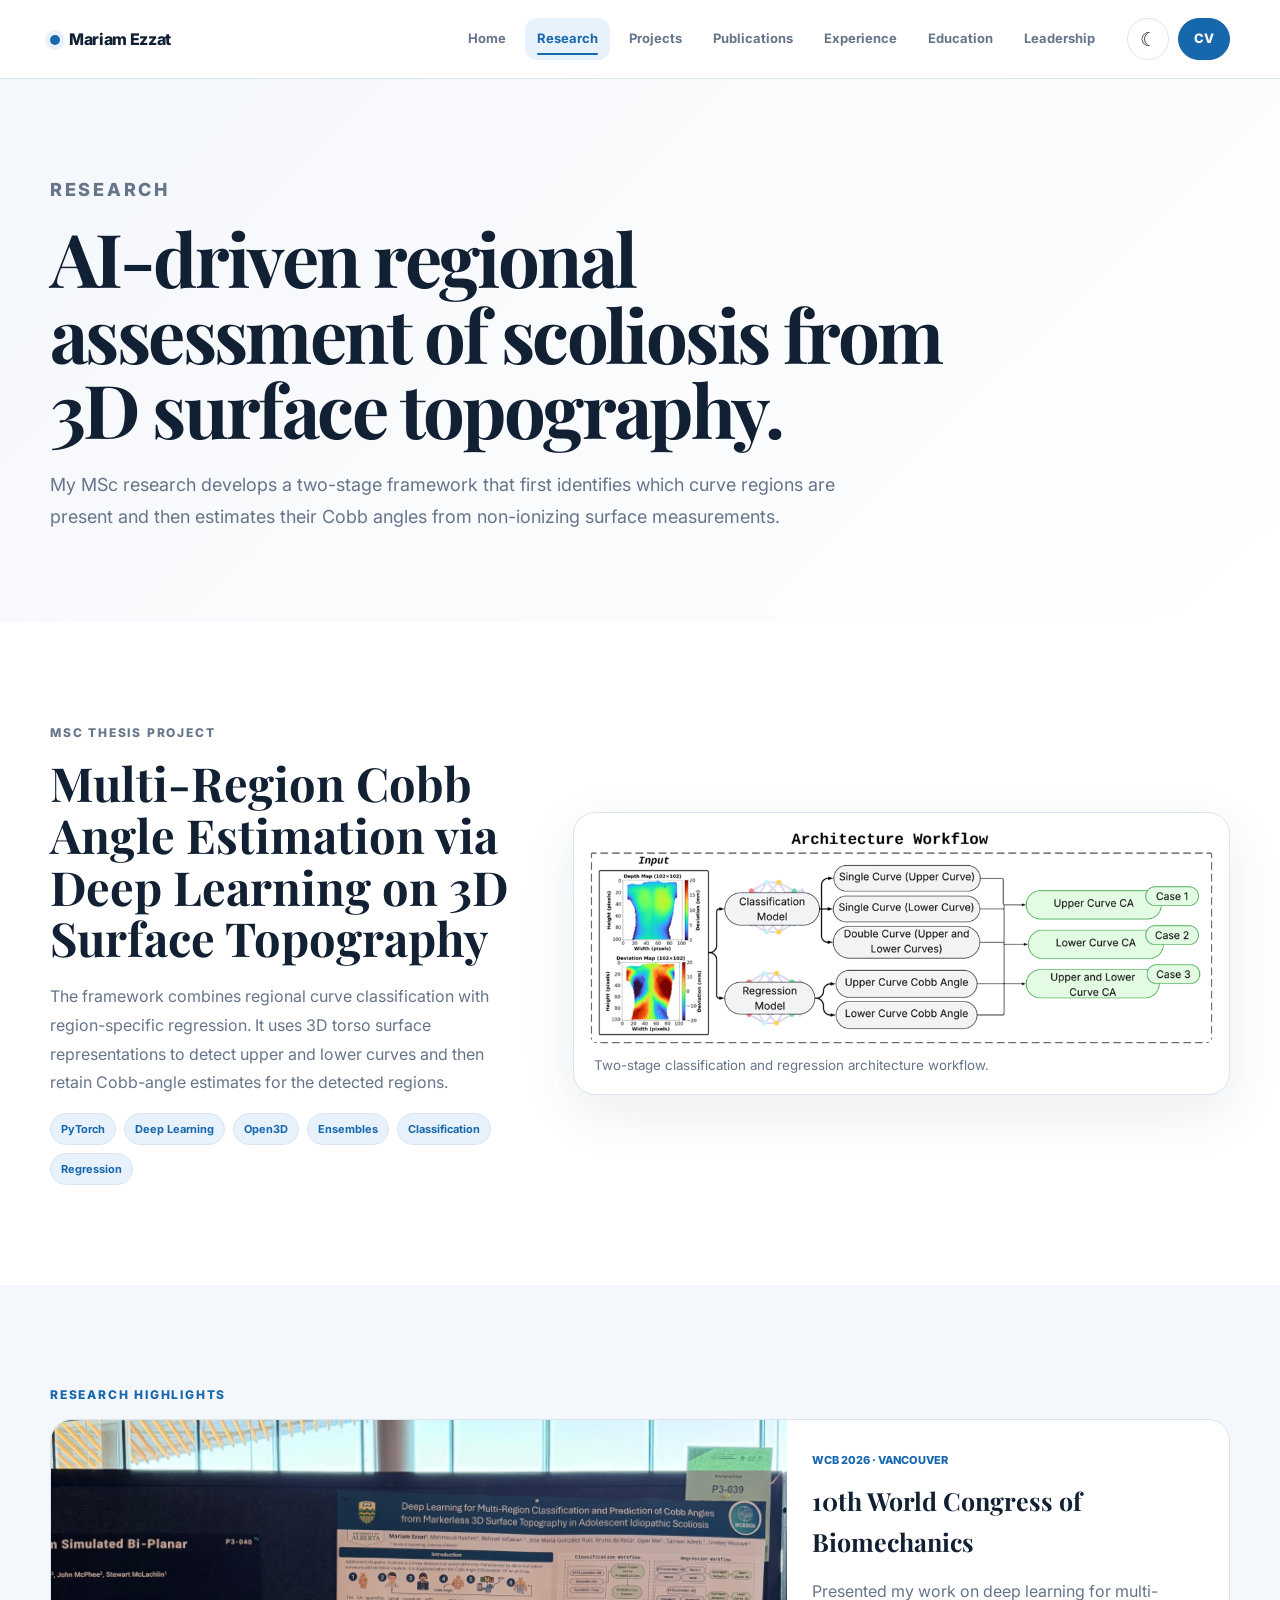
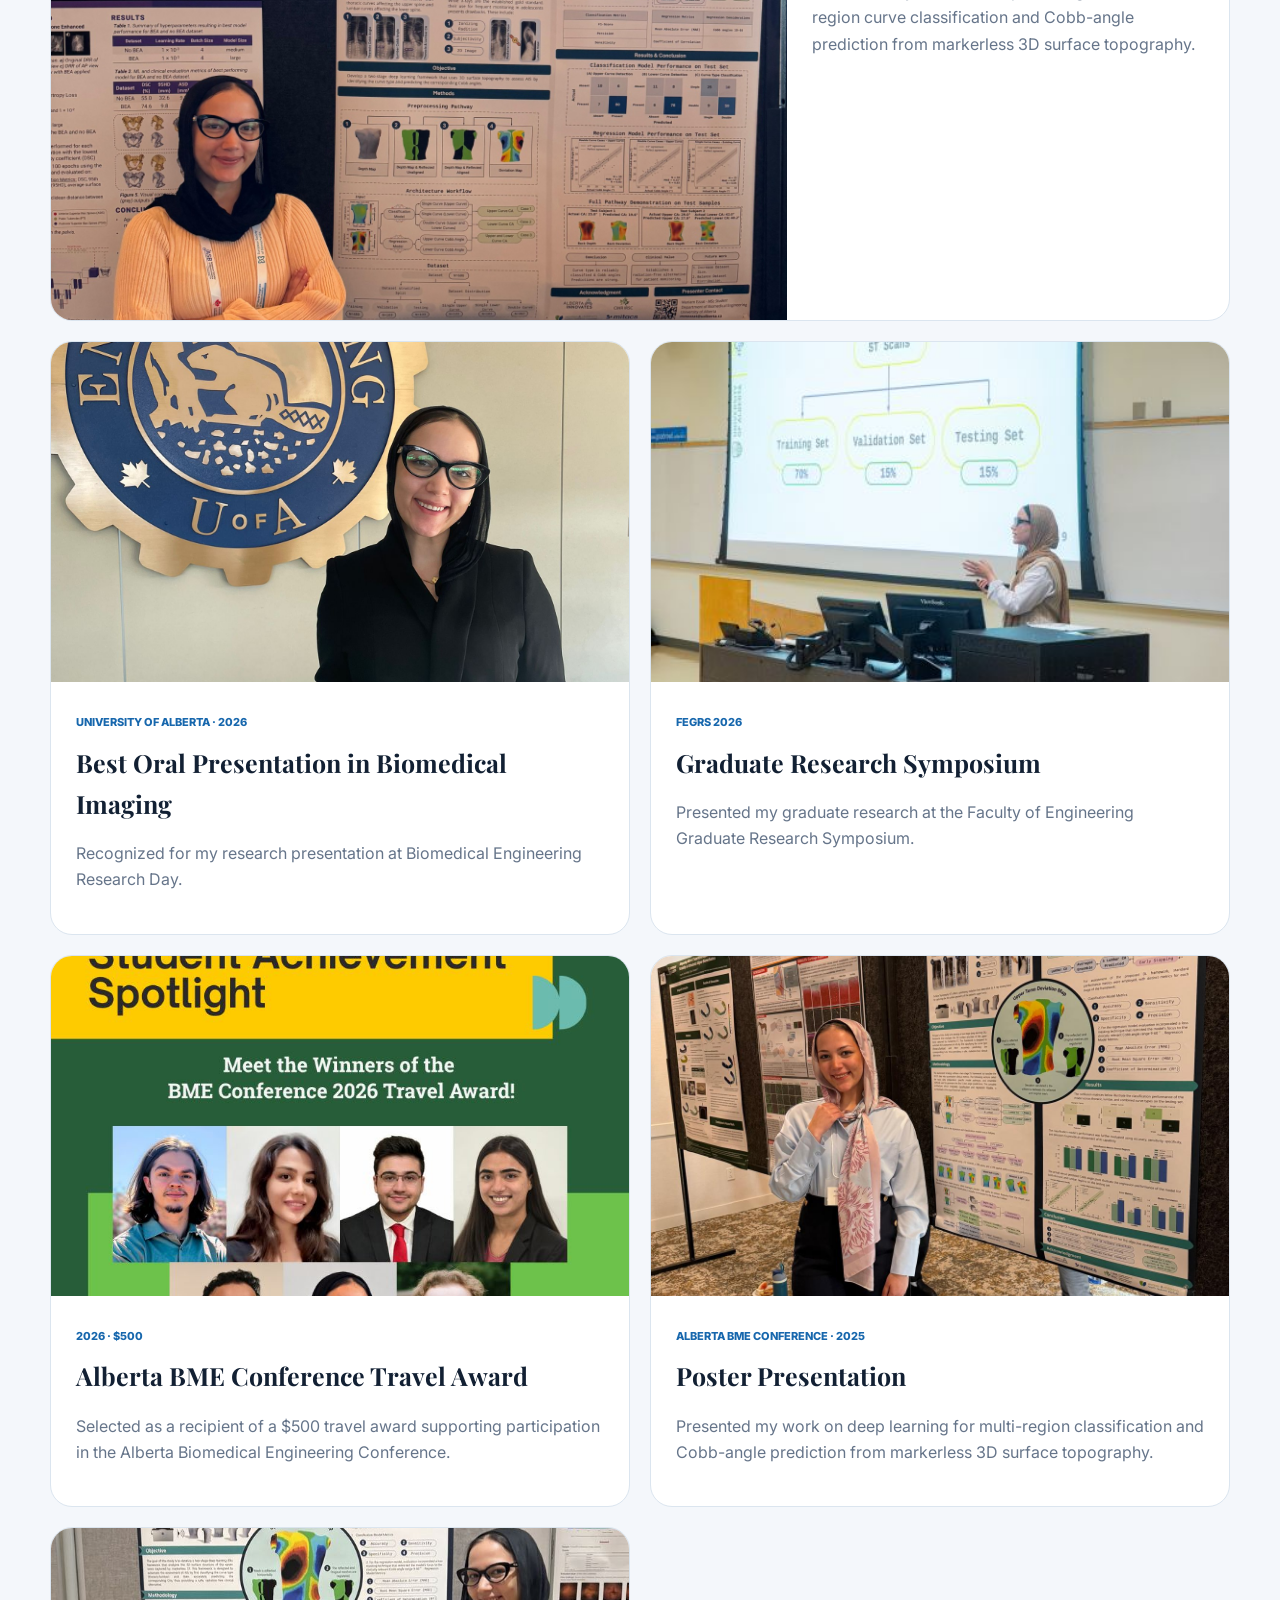
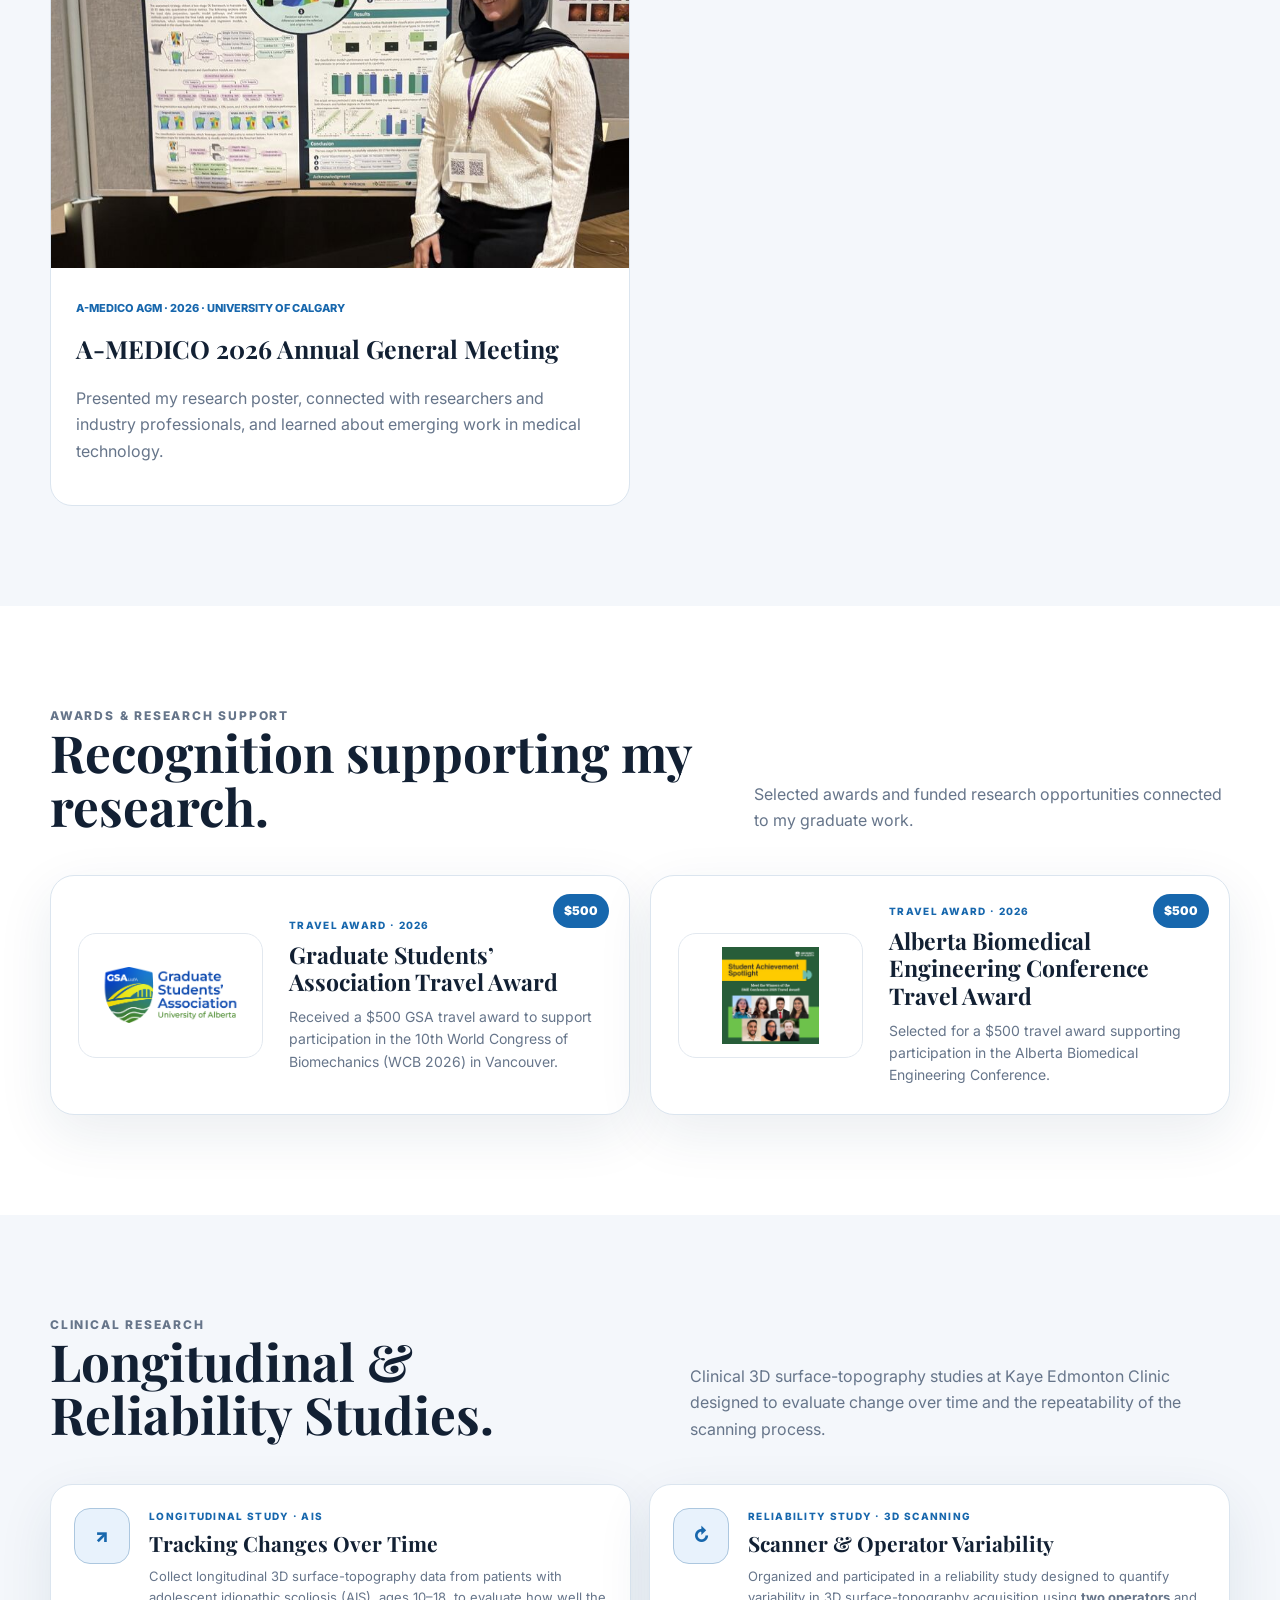
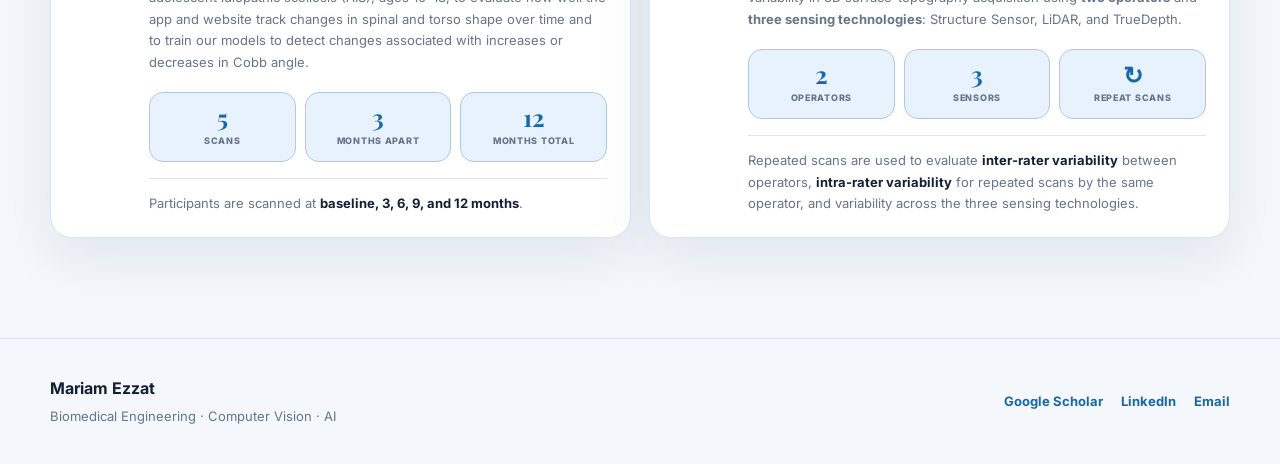
==== research.html @ 6a818fa8 "myportofolio(30thofsept2026)" ====
<!doctype html>
<html lang="en">
<head>
  <meta charset="utf-8">
  <meta name="viewport" content="width=device-width,initial-scale=1">
  <meta name="description" content="Mariam Ezzat portfolio">
  <title>Research | Mariam Ezzat</title>
  <link rel="preconnect" href="https://fonts.googleapis.com">
  <link rel="preconnect" href="https://fonts.gstatic.com" crossorigin>
  <link href="https://fonts.googleapis.com/css2?family=Inter:wght@400;500;600;700;800&family=Playfair+Display:wght@600;700&display=swap" rel="stylesheet">
  <link rel="stylesheet" href="style.css">
</head>
<body>

<header class="site-header">
  <div class="container nav-wrap">
    <a class="brand" href="index.html"><span class="brand-dot"></span>Mariam Ezzat</a>
    <button class="menu-toggle" id="menuToggle" type="button" aria-label="Open navigation" aria-expanded="false"><span></span><span></span><span></span></button>
    <nav class="nav-links" id="mainNav" aria-label="Main navigation">
      <a href="index.html">Home</a>
      <a href="research.html">Research</a>
      <a href="projects.html">Projects</a>
      <a href="publications.html">Publications</a>
      <a href="experience.html">Experience</a>
      <a href="education.html">Education</a>
      <a href="leadership.html">Leadership</a>
    </nav>
    <div class="nav-actions">
      <button class="theme-toggle" id="themeToggle" type="button" aria-label="Switch color theme"><span class="theme-icon" aria-hidden="true">☾</span></button>
      <a class="btn small" href="files/Mariam_Ezzat_CV.pdf" target="_blank">CV</a>
    </div>
  </div>
</header>

<main>

<section class="page-hero"><div class="container"><p class="eyebrow">RESEARCH</p><h1>AI-driven regional assessment of scoliosis from 3D surface topography.</h1><p>My MSc research develops a two-stage framework that first identifies which curve regions are present and then estimates their Cobb angles from non-ionizing surface measurements.</p></div></section>

<section class="section">
 <div class="container research-feature">
  <div>
   <p class="eyebrow">MSC THESIS PROJECT</p>
   <h2>Multi-Region Cobb Angle Estimation via Deep Learning on 3D Surface Topography</h2>
   <p>The framework combines regional curve classification with region-specific regression. It uses 3D torso surface representations to detect upper and lower curves and then retain Cobb-angle estimates for the detected regions.</p>
   <div class="tag-row"><span>PyTorch</span><span>Deep Learning</span><span>Open3D</span><span>Ensembles</span><span>Classification</span><span>Regression</span></div>
  </div>
  <div class="workflow-card"><img src="assets/thesis-architecture-workflow.png" alt="Classification and regression architecture workflow for regional Cobb angle estimation"><small>Two-stage classification and regression architecture workflow.</small></div>
 </div>
</section>

<section class="section soft">
 <div class="container">
  <p class="eyebrow">RESEARCH HIGHLIGHTS</p>
  <div class="research-gallery">
   <article class="gallery-card wide"><img src="assets/wcb-2026.jpeg" alt="WCB 2026 poster presentation"><div><span>WCB 2026 · Vancouver</span><h3>10th World Congress of Biomechanics</h3><p>Presented my work on deep learning for multi-region curve classification and Cobb-angle prediction from markerless 3D surface topography.</p></div></article>
   <article class="gallery-card"><img src="assets/bme-research-day-2026.jpeg" alt="BME Research Day award"><div><span>University of Alberta · 2026</span><h3>Best Oral Presentation in Biomedical Imaging</h3><p>Recognized for my research presentation at Biomedical Engineering Research Day.</p></div></article>
   <article class="gallery-card"><img src="assets/fegrs-presenting-2026.png" alt="Presenting at FEGRS 2026"><div><span>FEGRS 2026</span><h3>Graduate Research Symposium</h3><p>Presented my graduate research at the Faculty of Engineering Graduate Research Symposium.</p></div></article>
   <article class="gallery-card"><img src="assets/abbme-travel-award-2026.png" alt="Alberta BME travel award"><div><span>2026 · $500</span><h3>Alberta BME Conference Travel Award</h3><p>Selected as a recipient of a $500 travel award supporting participation in the Alberta Biomedical Engineering Conference.</p></div></article>
  <article class="gallery-card">
          <img src="assets/abbme-conference-2025.jpeg" alt="Mariam Ezzat presenting her research poster at the 2025 Alberta Biomedical Engineering Conference">
          <div><span>ALBERTA BME CONFERENCE · 2025</span><h3>Poster Presentation</h3><p>Presented my work on deep learning for multi-region classification and Cobb-angle prediction from markerless 3D surface topography.</p></div>
        </article>

   <article class="gallery-card">
     <img src="assets/amedico-2026-poster.png" alt="Mariam Ezzat presenting her scoliosis research poster at the A-MEDICO 2026 Annual General Meeting at the University of Calgary">
     <div>
       <span>A-MEDICO AGM · 2026 · UNIVERSITY OF CALGARY</span>
       <h3>A-MEDICO 2026 Annual General Meeting</h3>
       <p>Presented my research poster, connected with researchers and industry professionals, and learned about emerging work in medical technology.</p>
     </div>
   </article>
   </div>
 </div>
</section>

<section class="section">
  <div class="container">
    <div class="section-head">
      <div>
        <p class="eyebrow">AWARDS & RESEARCH SUPPORT</p>
        <h2>Recognition supporting my research.</h2>
      </div>
      <p>Selected awards and funded research opportunities connected to my graduate work.</p>
    </div>

    <div class="award-grid">
      <article class="award-card">
        <div class="award-logo"><img src="assets/gsa-ualberta.png" alt="Graduate Students' Association University of Alberta logo"></div>
        <div>
          <span class="award-value">$500</span>
          <p class="mini-label">TRAVEL AWARD · 2026</p>
          <h3>Graduate Students’ Association Travel Award</h3>
          <p>Received a $500 GSA travel award to support participation in the 10th World Congress of Biomechanics (WCB 2026) in Vancouver.</p>
        </div>
      </article>

      <article class="award-card">
        <div class="award-logo"><img src="assets/abbme-travel-award-2026.png" alt="Alberta BME Conference Travel Award announcement"></div>
        <div>
          <span class="award-value">$500</span>
          <p class="mini-label">TRAVEL AWARD · 2026</p>
          <h3>Alberta Biomedical Engineering Conference Travel Award</h3>
          <p>Selected for a $500 travel award supporting participation in the Alberta Biomedical Engineering Conference.</p>
        </div>
      </article>
    </div>
  </div>
</section>

<section class="section soft">
  <div class="container">
    <div class="section-head">
      <div>
        <p class="eyebrow">CLINICAL RESEARCH</p>
        <h2>Longitudinal &amp; Reliability Studies.</h2>
      </div>
      <p>Clinical 3D surface-topography studies at Kaye Edmonton Clinic designed to evaluate change over time and the repeatability of the scanning process.</p>
    </div>

    <div class="clinical-research-grid two-study-grid">

      <article class="clinical-research-card study-card">
        <div class="clinical-icon">↗</div>
        <div>
          <p class="mini-label">LONGITUDINAL STUDY · AIS</p>
          <h3>Tracking Changes Over Time</h3>
          <p>Collect longitudinal 3D surface-topography data from patients with adolescent idiopathic scoliosis (AIS), ages 10–18, to evaluate how well the app and website track changes in spinal and torso shape over time and to train our models to detect changes associated with increases or decreases in Cobb angle.</p>

          <div class="study-protocol">
            <span><b>5</b><small>scans</small></span>
            <span><b>3</b><small>months apart</small></span>
            <span><b>12</b><small>months total</small></span>
          </div>

          <p class="study-detail">Participants are scanned at <strong>baseline, 3, 6, 9, and 12 months</strong>.
      </article>

      <article class="clinical-research-card study-card">
        <div class="clinical-icon">↻</div>
        <div>
          <p class="mini-label">RELIABILITY STUDY · 3D SCANNING</p>
          <h3>Scanner &amp; Operator Variability</h3>
          <p>Organized and participated in a reliability study designed to quantify variability in 3D surface-topography acquisition using <strong>two operators</strong> and <strong>three sensing technologies</strong>: Structure Sensor, LiDAR, and TrueDepth.</p>

          <div class="study-protocol">
            <span><b>2</b><small>operators</small></span>
            <span><b>3</b><small>sensors</small></span>
            <span><b>↻</b><small>repeat scans</small></span>
          </div>

          <p class="study-detail">Repeated scans are used to evaluate <strong>inter-rater variability</strong> between operators, <strong>intra-rater variability</strong> for repeated scans by the same operator, and variability across the three sensing technologies.</p>
        </div>
      </article>

    </div>
  </div>
</section>

</main>

<footer>
  <div class="container footer-inner">
    <div><strong>Mariam Ezzat</strong><br><span>Biomedical Engineering · Computer Vision · AI</span></div>
    <div class="footer-links">
      <a href="https://scholar.google.ca/citations?user=oBHqGisAAAAJ&hl=en" target="_blank" rel="noopener">Google Scholar</a>
      <a href="https://www.linkedin.com/in/mariam-ezzat-a804b9215/" target="_blank" rel="noopener">LinkedIn</a>
      <a href="mailto:mariamezzat@ualberta.ca">Email</a>
    </div>
  </div>
</footer>
<script src="script.js"></script>

</body>
</html>
---- style.css ----
:root{
  --bg:#ffffff;
  --surface:#ffffff;
  --surface-2:#f4f7fb;
  --surface-3:#eaf1f8;
  --text:#122033;
  --muted:#66758a;
  --accent:#1767ad;
  --accent-2:#0f4f8a;
  --accent-soft:#e8f2fc;
  --border:#dbe5ef;
  --header:rgba(255,255,255,.88);
  --shadow:0 18px 55px rgba(25,55,90,.09);
  --shadow-hover:0 25px 70px rgba(25,55,90,.16);
  --radius:24px;
}
html[data-theme="dark"]{
  --bg:#08111d;
  --surface:#101c2a;
  --surface-2:#0d1724;
  --surface-3:#17273a;
  --text:#edf5ff;
  --muted:#a9b8ca;
  --accent:#6db8ff;
  --accent-2:#94cbff;
  --accent-soft:#142d46;
  --border:#26394d;
  --header:rgba(8,17,29,.88);
  --shadow:0 18px 55px rgba(0,0,0,.25);
  --shadow-hover:0 25px 70px rgba(0,0,0,.38);
}
*{box-sizing:border-box}
html{scroll-behavior:smooth;background:var(--bg)}
body{
  margin:0;background:var(--bg);color:var(--text);
  font-family:"Inter",system-ui,-apple-system,BlinkMacSystemFont,"Segoe UI",sans-serif;
  line-height:1.65;transition:background .35s ease,color .35s ease;
}
img{max-width:100%}
a{color:inherit}
.container{width:min(1180px,calc(100% - 44px));margin-inline:auto}
main{overflow:hidden}
h1,h2,h3,p{transition:color .3s ease}
.eyebrow{margin:0 0 14px;color:var(--accent);font-size:12px;font-weight:800;letter-spacing:.15em;text-transform:uppercase}
.section{padding:100px 0}
.soft{background:var(--surface-2)}
.section-head{display:flex;justify-content:space-between;align-items:end;gap:45px;margin-bottom:42px}
.section-head h2{font-family:"Playfair Display",serif;font-size:clamp(36px,4vw,54px);line-height:1.05;margin:0;color:var(--text)}
.section-head p{max-width:540px;color:var(--muted);margin:0}

/* Header / tabs */
.site-header{
  position:sticky;top:0;z-index:1000;
  background:var(--header);backdrop-filter:blur(18px);-webkit-backdrop-filter:blur(18px);
  border-bottom:1px solid var(--border);transition:background .3s ease,border-color .3s ease;
}
.nav-wrap{min-height:78px;display:flex;align-items:center;gap:20px;position:relative}
.brand{font-weight:800;text-decoration:none;color:var(--text);white-space:nowrap;letter-spacing:-.02em}
.brand-dot{display:inline-block;width:10px;height:10px;border-radius:50%;background:var(--accent);margin-right:9px;box-shadow:0 0 0 5px var(--accent-soft)}
.nav-links{display:flex;align-items:center;gap:7px;margin-left:auto}
.nav-links a{
  position:relative;text-decoration:none;color:var(--muted);font-size:13px;font-weight:700;
  padding:10px 12px;border-radius:12px;transition:.2s ease;
}
.nav-links a:hover{color:var(--accent);background:var(--accent-soft)}
.nav-links a.active{color:var(--accent);background:var(--accent-soft)}
.nav-links a.active::after{content:"";position:absolute;left:12px;right:12px;bottom:5px;height:2px;background:var(--accent);border-radius:2px}
.nav-actions{display:flex;align-items:center;gap:9px}
.theme-toggle,.menu-toggle{
  border:1px solid var(--border);background:var(--surface);color:var(--text);cursor:pointer;
  transition:.22s ease;box-shadow:none
}
.theme-toggle{width:42px;height:42px;border-radius:50%;display:grid;place-items:center;font-size:19px}
.theme-toggle:hover{transform:rotate(10deg) scale(1.06);border-color:var(--accent);color:var(--accent)}
.menu-toggle{display:none;width:44px;height:42px;border-radius:12px;padding:10px}
.menu-toggle span{display:block;height:2px;background:currentColor;margin:5px 0;border-radius:2px;transition:.25s}
.menu-toggle.open span:nth-child(1){transform:translateY(7px) rotate(45deg)}
.menu-toggle.open span:nth-child(2){opacity:0}
.menu-toggle.open span:nth-child(3){transform:translateY(-7px) rotate(-45deg)}
.btn{
  display:inline-flex;align-items:center;justify-content:center;gap:8px;
  background:var(--accent);color:#fff;text-decoration:none;font-weight:800;
  border:1px solid var(--accent);padding:12px 18px;border-radius:999px;
  transition:transform .2s ease,box-shadow .2s ease,background .2s ease;
}
.btn:hover{transform:translateY(-2px);box-shadow:0 10px 25px color-mix(in srgb,var(--accent) 28%,transparent)}
.btn.small{padding:9px 15px;font-size:13px}
.btn.ghost{background:transparent;color:var(--accent)}
.btn.ghost:hover{background:var(--accent-soft)}

/* Home */
.hero{padding:85px 0 90px}
.hero-grid{display:grid;grid-template-columns:1.12fr .88fr;gap:70px;align-items:center}
.hero h1{font-family:"Playfair Display",serif;font-size:clamp(52px,7vw,88px);line-height:.99;letter-spacing:-.04em;margin:0;color:var(--text)}
.hero h1 span{color:var(--accent)}
.lead{max-width:720px;color:var(--muted);font-size:18px;line-height:1.8;margin:27px 0}
.hero-actions,.social-row{display:flex;gap:12px;flex-wrap:wrap}
.social-row{margin-top:26px;gap:22px}
.social-row a{font-size:13px;font-weight:700;color:var(--muted);text-decoration:none}
.social-row a:hover{color:var(--accent)}
.hero-photo{position:relative}
.hero-photo::before{content:"";position:absolute;inset:28px -20px -20px 30px;border-radius:32px;background:var(--accent-soft);transform:rotate(3deg)}
.hero-photo img{position:relative;display:block;width:100%;height:570px;object-fit:cover;object-position:center 26%;border-radius:30px;box-shadow:var(--shadow)}
.portal-grid{display:grid;grid-template-columns:repeat(2,1fr);gap:18px}
.portal-card{
  text-decoration:none;background:var(--surface);border:1px solid var(--border);border-radius:var(--radius);
  padding:30px;box-shadow:var(--shadow);transition:.25s ease;position:relative;overflow:hidden;
}
.portal-card::before{content:"";position:absolute;width:120px;height:120px;border-radius:50%;background:var(--accent-soft);right:-55px;top:-55px;transition:.3s}
.portal-card:hover{transform:translateY(-6px);box-shadow:var(--shadow-hover);border-color:color-mix(in srgb,var(--accent) 45%,var(--border))}
.portal-card:hover::before{transform:scale(1.35)}
.portal-card span{color:var(--accent);font-size:12px;font-weight:800}
.portal-card h2{font-family:"Playfair Display",serif;color:var(--text);font-size:29px;margin:10px 0}
.portal-card p{color:var(--muted);min-height:56px}
.portal-card b{color:var(--accent);font-size:13px}
.logo-skill-grid{display:grid;grid-template-columns:repeat(6,1fr);gap:14px}
.logo-skill{
  min-height:150px;background:var(--surface);border:1px solid var(--border);border-radius:20px;
  display:flex;flex-direction:column;align-items:center;justify-content:center;gap:14px;
  transition:.25s ease;box-shadow:0 8px 25px rgba(20,54,90,.04)
}
.logo-skill:hover{transform:translateY(-6px) scale(1.02);box-shadow:var(--shadow);border-color:var(--accent)}
.logo-skill img{width:72px;height:72px;object-fit:contain}
.logo-skill b{color:var(--text);font-size:14px}
.skill-symbol{width:72px;height:72px;border-radius:18px;background:var(--accent);color:#fff;display:grid;place-items:center;font-size:20px;font-weight:900}
html[data-theme="dark"] .logo-skill img[src*="flask"],
html[data-theme="dark"] .logo-skill img[src*="django"]{filter:invert(1)}

/* Page headers */
.page-hero{padding:95px 0 70px;background:linear-gradient(135deg,var(--surface-2),var(--bg))}
.page-hero h1{max-width:930px;font-family:"Playfair Display",serif;font-size:clamp(44px,6vw,74px);line-height:1.02;letter-spacing:-.035em;margin:10px 0 22px;color:var(--text)}
.page-hero p{max-width:800px;color:var(--muted);font-size:18px;line-height:1.8}
.page-hero .btn{margin-top:10px}

/* Research */
.research-feature{display:grid;grid-template-columns:.84fr 1.16fr;gap:48px;align-items:center}
.research-feature h2{font-family:"Playfair Display",serif;font-size:clamp(34px,4vw,47px);line-height:1.1;color:var(--text);margin:10px 0 18px}
.research-feature p{color:var(--muted);line-height:1.8}
.tag-row,.project-tags{display:flex;gap:8px;flex-wrap:wrap}
.tag-row span,.project-tags span{background:var(--accent-soft);border:1px solid var(--border);color:var(--accent);padding:6px 10px;border-radius:999px;font-size:11px;font-weight:700}
.workflow-card{background:var(--surface);border:1px solid var(--border);border-radius:22px;padding:15px;box-shadow:var(--shadow);transition:.25s}
.workflow-card:hover{transform:translateY(-4px);box-shadow:var(--shadow-hover)}
.workflow-card img{width:100%;display:block;border-radius:13px}
.workflow-card small{display:block;color:var(--muted);padding:10px 5px 2px}
.research-gallery{display:grid;grid-template-columns:1fr 1fr;gap:20px}
.gallery-card{background:var(--surface);border:1px solid var(--border);border-radius:22px;overflow:hidden;transition:.25s}
.gallery-card:hover{transform:translateY(-5px);box-shadow:var(--shadow-hover)}
.gallery-card.wide{grid-column:span 2;display:grid;grid-template-columns:1.25fr .75fr}
.gallery-card img{width:100%;height:340px;object-fit:cover;display:block;transition:transform .5s ease}
.gallery-card:hover img{transform:scale(1.025)}
.gallery-card.wide img{height:500px}
.gallery-card>div{padding:25px}
.gallery-card span{font-size:11px;font-weight:800;color:var(--accent);text-transform:uppercase}
.gallery-card h3{font-family:"Playfair Display",serif;font-size:25px;color:var(--text);margin:8px 0}
.gallery-card p{color:var(--muted);line-height:1.65}

/* Projects */
.project-grid{display:grid;grid-template-columns:1fr 1fr;gap:20px}
.project-card{
  display:grid;grid-template-columns:150px 1fr;background:var(--surface);border:1px solid var(--border);
  border-radius:22px;overflow:hidden;min-height:285px;box-shadow:0 10px 30px rgba(20,54,90,.045);
  transition:.25s ease
}
.project-card:hover{transform:translateY(-6px);box-shadow:var(--shadow-hover);border-color:color-mix(in srgb,var(--accent) 45%,var(--border))}
.project-visual{background:linear-gradient(145deg,#0f4f8a,#18334f);display:grid;place-items:center;position:relative;overflow:hidden}
.project-visual::after{content:"";position:absolute;width:130px;height:130px;border:1px solid rgba(255,255,255,.15);border-radius:50%;animation:floatRing 5s ease-in-out infinite}
.project-visual span{font-size:56px;position:relative;z-index:1;filter:drop-shadow(0 5px 10px rgba(0,0,0,.2));transition:.3s}
.project-card:hover .project-visual span{transform:scale(1.12) rotate(-3deg)}
.project-body{padding:24px}
.mini-label{font-size:10px!important;letter-spacing:.13em;font-weight:800;color:var(--accent)!important;text-transform:uppercase;margin:0}
.project-body h2{font-family:"Playfair Display",serif;font-size:22px;line-height:1.22;color:var(--text);margin:7px 0 10px}
.project-body>p:not(.mini-label){color:var(--muted);line-height:1.58;font-size:14px}
.project-link{display:inline-block;margin-top:16px;color:var(--accent);font-size:13px;font-weight:800;text-decoration:none}
.project-link:hover{text-decoration:underline}
.muted-link{color:var(--muted)}

/* Publications */
.publication-list{display:grid;gap:14px}
.publication-card{
  display:grid;grid-template-columns:70px 1fr;gap:20px;background:var(--surface);
  border:1px solid var(--border);border-radius:20px;padding:24px;transition:.22s
}
.publication-card:hover{transform:translateX(5px);border-color:var(--accent);box-shadow:var(--shadow)}
.pub-num{font-family:"Playfair Display",serif;font-size:27px;color:var(--accent)}
.publication-card h2{font-size:20px;color:var(--text);margin:7px 0 10px;line-height:1.35}
.pub-year{font-size:11px;font-weight:800;color:var(--accent)}
.authors,.venue{margin:5px 0;color:var(--muted);font-size:14px}
.venue{font-style:italic}
.publication-card .me{color:#0d5ea6!important;font-weight:900}
html[data-theme="dark"] .publication-card .me{color:#7dc1ff!important}

/* Experience */
.experience-list{display:grid;gap:17px}
.experience-card{
  display:grid;grid-template-columns:220px 1fr;gap:28px;align-items:center;background:var(--surface);
  border:1px solid var(--border);border-radius:22px;padding:26px;box-shadow:0 10px 30px rgba(20,54,90,.04);
  transition:.25s
}
.experience-card:hover{transform:translateY(-4px);box-shadow:var(--shadow-hover);border-color:var(--accent)}
.org-logo{width:200px;height:125px;padding:15px;border-radius:18px;background:#fff;border:1px solid #e4eaf0;display:flex;align-items:center;justify-content:center}
.org-logo img{max-width:100%;max-height:100%;object-fit:contain}
.exp-main{min-width:0}
.exp-top{display:flex;justify-content:space-between;gap:22px;align-items:start}
.exp-top h3{font-size:20px;margin:5px 0;color:var(--text)}
.exp-top h3 em{font-style:normal;color:var(--muted);font-weight:500}
.exp-top time{white-space:nowrap;color:var(--muted);font-size:12px;font-weight:700}
.exp-type{font-size:10px;letter-spacing:.12em;color:var(--accent);font-weight:900}
.exp-points{padding-left:20px;color:var(--muted);margin:12px 0 0}
.course-grid{display:grid;grid-template-columns:1fr 1fr;gap:10px;margin-top:16px}
.course-item{display:flex;gap:12px;align-items:center;background:var(--surface-2);border:1px solid var(--border);padding:13px;border-radius:15px}
.course-icon{width:34px;height:34px;border-radius:10px;background:var(--accent-soft);color:var(--accent);display:grid;place-items:center;font-weight:900;flex:0 0 auto}
.course-item strong{display:block;color:var(--text);font-size:13px}
.course-item small{display:block;color:var(--muted);line-height:1.3;margin-top:2px}

/* Leadership */
.service-grid{display:grid;grid-template-columns:repeat(3,1fr);gap:18px}
.service-card{background:var(--surface);border:1px solid var(--border);border-radius:22px;padding:25px;position:relative;box-shadow:0 10px 28px rgba(20,54,90,.04);transition:.25s}
.service-card:hover{transform:translateY(-5px);box-shadow:var(--shadow-hover);border-color:var(--accent)}
.service-featured{grid-column:span 2;background:linear-gradient(135deg,var(--surface),var(--accent-soft))}
.service-logo{width:185px;height:95px;display:flex;align-items:center;justify-content:flex-start;margin-bottom:18px}
.service-logo img{max-width:100%;max-height:100%;object-fit:contain}
.service-icon{width:64px;height:64px;border-radius:17px;background:var(--accent-soft);color:var(--accent);display:grid;place-items:center;font-weight:900;margin-bottom:18px}
.service-card h3{font-size:20px;margin:5px 0;color:var(--text)}
.service-card p{color:var(--muted);margin:7px 0}
.service-org{font-size:13px;font-weight:700;color:var(--accent)!important}
.service-status{position:absolute;right:22px;top:22px;font-size:10px;letter-spacing:.12em;font-weight:800;background:#e4f4ea;color:#27774a;padding:6px 9px;border-radius:999px}
html[data-theme="dark"] .service-status{background:#153625;color:#8be2ac}

/* Footer */
footer{border-top:1px solid var(--border);background:var(--surface-2)}
.footer-inner{display:flex;justify-content:space-between;gap:25px;align-items:center;padding:36px 0}
.footer-inner strong{color:var(--text)}
.footer-inner span{color:var(--muted);font-size:13px}
.footer-links{display:flex;gap:18px;flex-wrap:wrap}
.footer-links a{color:var(--accent);text-decoration:none;font-size:13px;font-weight:700}

/* Motion */
.reveal{opacity:0;transform:translateY(24px);transition:opacity .7s ease,transform .7s cubic-bezier(.2,.7,.2,1)}
.reveal.visible{opacity:1;transform:none}
@keyframes floatRing{0%,100%{transform:translateY(-5px) scale(.9)}50%{transform:translateY(8px) scale(1.05)}}
@media (prefers-reduced-motion:reduce){
  *,*::before,*::after{scroll-behavior:auto!important;animation:none!important;transition:none!important}
  .reveal{opacity:1;transform:none}
}

/* Responsive */
@media(max-width:1040px){
  .nav-links{gap:2px}.nav-links a{padding:9px 8px;font-size:12px}
  .logo-skill-grid{grid-template-columns:repeat(4,1fr)}
  .research-feature{grid-template-columns:1fr}
  .experience-card{grid-template-columns:175px 1fr}.org-logo{width:160px}
}
@media(max-width:860px){
  .menu-toggle{display:block;margin-left:auto}
  .nav-links{
    display:none;position:absolute;left:0;right:0;top:70px;margin:0;padding:12px;
    background:var(--surface);border:1px solid var(--border);border-radius:18px;
    box-shadow:var(--shadow);flex-direction:column;align-items:stretch
  }
  .nav-links.open{display:flex;animation:menuIn .2s ease}
  .nav-links a{padding:12px 14px;font-size:14px}
  .nav-links a.active::after{display:none}
  .nav-actions{margin-left:0}
  .hero-grid{grid-template-columns:1fr;gap:45px}
  .hero-photo{max-width:600px}
  .project-grid,.research-gallery{grid-template-columns:1fr}
  .gallery-card.wide{grid-column:auto;display:block}
  .gallery-card.wide img{height:390px}
  .service-grid{grid-template-columns:1fr 1fr}.service-featured{grid-column:span 2}
  @keyframes menuIn{from{opacity:0;transform:translateY(-8px)}to{opacity:1;transform:none}}
}
@media(max-width:700px){
  .container{width:min(100% - 28px,1180px)}
  .section{padding:74px 0}.page-hero{padding:72px 0 48px}
  .portal-grid{grid-template-columns:1fr}
  .logo-skill-grid{grid-template-columns:repeat(3,1fr)}
  .project-card{grid-template-columns:110px 1fr}
  .experience-card{grid-template-columns:1fr}
  .org-logo{width:190px;height:110px}
  .exp-top{flex-direction:column;gap:4px}.course-grid{grid-template-columns:1fr}
  .service-grid{grid-template-columns:1fr}.service-featured{grid-column:auto}
  .section-head{display:block}.section-head p{margin-top:15px}
  .footer-inner{flex-direction:column;align-items:flex-start}
}
@media(max-width:500px){
  .brand{font-size:14px}.nav-actions .btn{display:none}
  .logo-skill-grid{grid-template-columns:repeat(2,1fr)}
  .project-card{grid-template-columns:1fr}.project-visual{height:125px}
  .publication-card{grid-template-columns:45px 1fr;padding:19px}
  .hero-photo img{height:460px}
}

/* Education */
.education-timeline{display:grid;gap:22px}
.education-card{
  display:grid;grid-template-columns:230px 1fr;gap:34px;align-items:center;
  background:var(--surface);border:1px solid var(--border);border-radius:26px;
  padding:32px;box-shadow:var(--shadow);transition:.25s ease;
}
.education-card:hover{transform:translateY(-5px);box-shadow:var(--shadow-hover);border-color:var(--accent)}
.education-logo{
  height:150px;background:#fff;border:1px solid #e2e8ef;border-radius:20px;
  display:flex;align-items:center;justify-content:center;padding:20px;
}
.education-logo img{max-width:100%;max-height:100%;object-fit:contain}
.education-top{display:flex;justify-content:space-between;gap:25px;align-items:start}
.education-content h2{font-family:"Playfair Display",serif;color:var(--text);font-size:29px;line-height:1.18;margin:6px 0}
.education-content h3{color:var(--accent);font-size:16px;margin:0 0 14px}
.education-content>p{color:var(--muted);margin:0 0 17px}
.education-date{white-space:nowrap;background:var(--accent-soft);color:var(--accent);font-size:12px;font-weight:800;padding:8px 11px;border-radius:999px}
.education-tags{display:flex;flex-wrap:wrap;gap:8px}
.education-tags span{background:var(--surface-2);border:1px solid var(--border);color:var(--muted);font-size:11px;font-weight:700;padding:6px 10px;border-radius:999px}
@media(max-width:760px){
  .education-card{grid-template-columns:1fr;padding:23px}
  .education-logo{width:220px;height:125px}
  .education-top{display:block}
  .education-date{display:inline-block;margin-bottom:13px}
}

/* Awards & research support */
.award-grid{display:grid;grid-template-columns:1fr 1fr;gap:20px}
.award-card{
  position:relative;display:grid;grid-template-columns:185px 1fr;gap:26px;align-items:center;
  background:var(--surface);border:1px solid var(--border);border-radius:24px;padding:27px;
  box-shadow:var(--shadow);transition:.25s ease;overflow:hidden
}
.award-card:hover{transform:translateY(-5px);box-shadow:var(--shadow-hover);border-color:var(--accent)}
.award-logo{
  height:125px;background:#fff;border:1px solid #e2e8ef;border-radius:18px;
  display:flex;align-items:center;justify-content:center;padding:13px;overflow:hidden
}
.award-logo img{width:100%;height:100%;object-fit:contain}
.award-card h3{font-family:"Playfair Display",serif;color:var(--text);font-size:23px;line-height:1.2;margin:7px 0 10px}
.award-card p:not(.mini-label){color:var(--muted);font-size:14px;line-height:1.6;margin:0}
.award-value{
  position:absolute;right:20px;top:18px;background:var(--accent);color:#fff;
  border-radius:999px;padding:7px 11px;font-size:12px;font-weight:900
}

/* Mitacs research internship */
.featured-experience{border-color:color-mix(in srgb,var(--accent) 45%,var(--border))}
.mitacs-mark{background:linear-gradient(135deg,#101b2c,#173e66);border:none}
.mitacs-mark span{font-size:25px;font-weight:900;letter-spacing:.08em;color:#fff}
.project-title-line{
  margin:12px 0 4px;padding:12px 14px;border-radius:14px;background:var(--accent-soft);
  color:var(--text);font-size:14px
}
@media(max-width:900px){
  .award-grid{grid-template-columns:1fr}
}
@media(max-width:620px){
  .award-card{grid-template-columns:1fr;padding-top:55px}
  .award-logo{width:210px}
}

/* Education GPA + MSc coursework */
.education-meta{display:flex;align-items:flex-end;flex-direction:column;gap:10px}
.gpa-badge{
  min-width:126px;background:var(--accent-soft);border:1px solid color-mix(in srgb,var(--accent) 30%,var(--border));
  border-radius:15px;padding:9px 13px;text-align:center;color:var(--text)
}
.gpa-badge small{display:block;font-size:9px;letter-spacing:.13em;font-weight:900;color:var(--accent);margin-bottom:2px}
.gpa-badge strong{font-size:18px;line-height:1;color:var(--text)}
.msc-course-grid{display:grid;grid-template-columns:1fr 1fr;gap:11px;margin:20px 0}
.msc-course-card{
  min-height:84px;display:grid;grid-template-columns:42px 1fr auto;align-items:center;gap:13px;
  background:var(--surface-2);border:1px solid var(--border);border-radius:17px;padding:13px 15px;
  transition:transform .2s ease,border-color .2s ease,box-shadow .2s ease
}
.msc-course-card:nth-child(3){grid-column:1/-1}
.msc-course-card:hover{transform:translateY(-3px);border-color:var(--accent);box-shadow:0 10px 24px rgba(20,54,90,.08)}
.msc-course-icon{
  width:40px;height:40px;border-radius:12px;background:var(--accent-soft);color:var(--accent);
  display:grid;place-items:center;font-weight:900;font-size:17px
}
.msc-course-copy{min-width:0}
.msc-course-copy strong{display:block;color:var(--text);font-size:13px;margin-bottom:3px}
.msc-course-copy span{display:block;color:var(--muted);font-size:12px;line-height:1.35}
.course-grade{
  min-width:58px;height:55px;border-left:1px solid var(--border);padding-left:13px;
  display:flex;flex-direction:column;justify-content:center;align-items:center
}
.course-grade small{font-size:8px;letter-spacing:.11em;color:var(--muted);font-weight:800}
.course-grade b{font-family:"Playfair Display",serif;font-size:23px;color:var(--accent);line-height:1.05}
@media(max-width:820px){
  .msc-course-grid{grid-template-columns:1fr}
  .msc-course-card:nth-child(3){grid-column:auto}
}
@media(max-width:560px){
  .education-meta{align-items:flex-start;margin-top:12px}
  .msc-course-card{grid-template-columns:38px 1fr auto;padding:11px}
  .msc-course-copy span{font-size:11px}
}

/* Clinical research + data collection */
.clinical-research-grid{display:grid;grid-template-columns:repeat(3,1fr);gap:18px}
.clinical-research-card{
  display:grid;grid-template-columns:58px 1fr;gap:17px;align-items:start;
  background:var(--surface);border:1px solid var(--border);border-radius:22px;padding:23px;
  box-shadow:var(--shadow);transition:transform .22s ease,border-color .22s ease,box-shadow .22s ease
}
.clinical-research-card:hover{transform:translateY(-5px);border-color:var(--accent);box-shadow:var(--shadow-hover)}
.clinical-icon{
  width:56px;height:56px;border-radius:16px;background:var(--accent-soft);color:var(--accent);
  display:grid;place-items:center;font-weight:900;font-size:18px;border:1px solid color-mix(in srgb,var(--accent) 24%,var(--border))
}
.clinical-research-card h3{
  font-family:"Playfair Display",serif;color:var(--text);font-size:21px;line-height:1.2;margin:6px 0 10px
}
.clinical-research-card p:not(.mini-label){color:var(--muted);font-size:13px;line-height:1.65;margin:0}
@media(max-width:1000px){.clinical-research-grid{grid-template-columns:1fr}}

/* Two-study clinical research layout */
.two-study-grid{grid-template-columns:repeat(2,minmax(0,1fr))}
.study-card{grid-template-columns:58px 1fr}
.study-protocol{
  display:grid;grid-template-columns:repeat(3,1fr);gap:9px;margin:19px 0 16px
}
.study-protocol span{
  min-height:70px;display:flex;flex-direction:column;align-items:center;justify-content:center;
  background:var(--accent-soft);border:1px solid color-mix(in srgb,var(--accent) 22%,var(--border));
  border-radius:14px;text-align:center;padding:8px
}
.study-protocol b{font-family:"Playfair Display",serif;font-size:24px;color:var(--accent);line-height:1}
.study-protocol small{font-size:9px;text-transform:uppercase;letter-spacing:.08em;color:var(--muted);margin-top:5px;font-weight:800}
.study-detail{
  padding-top:14px;border-top:1px solid var(--border);margin-top:2px!important
}
.study-detail strong{color:var(--text)}
@media(max-width:1000px){.two-study-grid{grid-template-columns:1fr}}
@media(max-width:520px){
  .study-protocol{grid-template-columns:1fr 1fr 1fr}
  .study-protocol b{font-size:20px}
  .study-protocol small{font-size:8px}
}
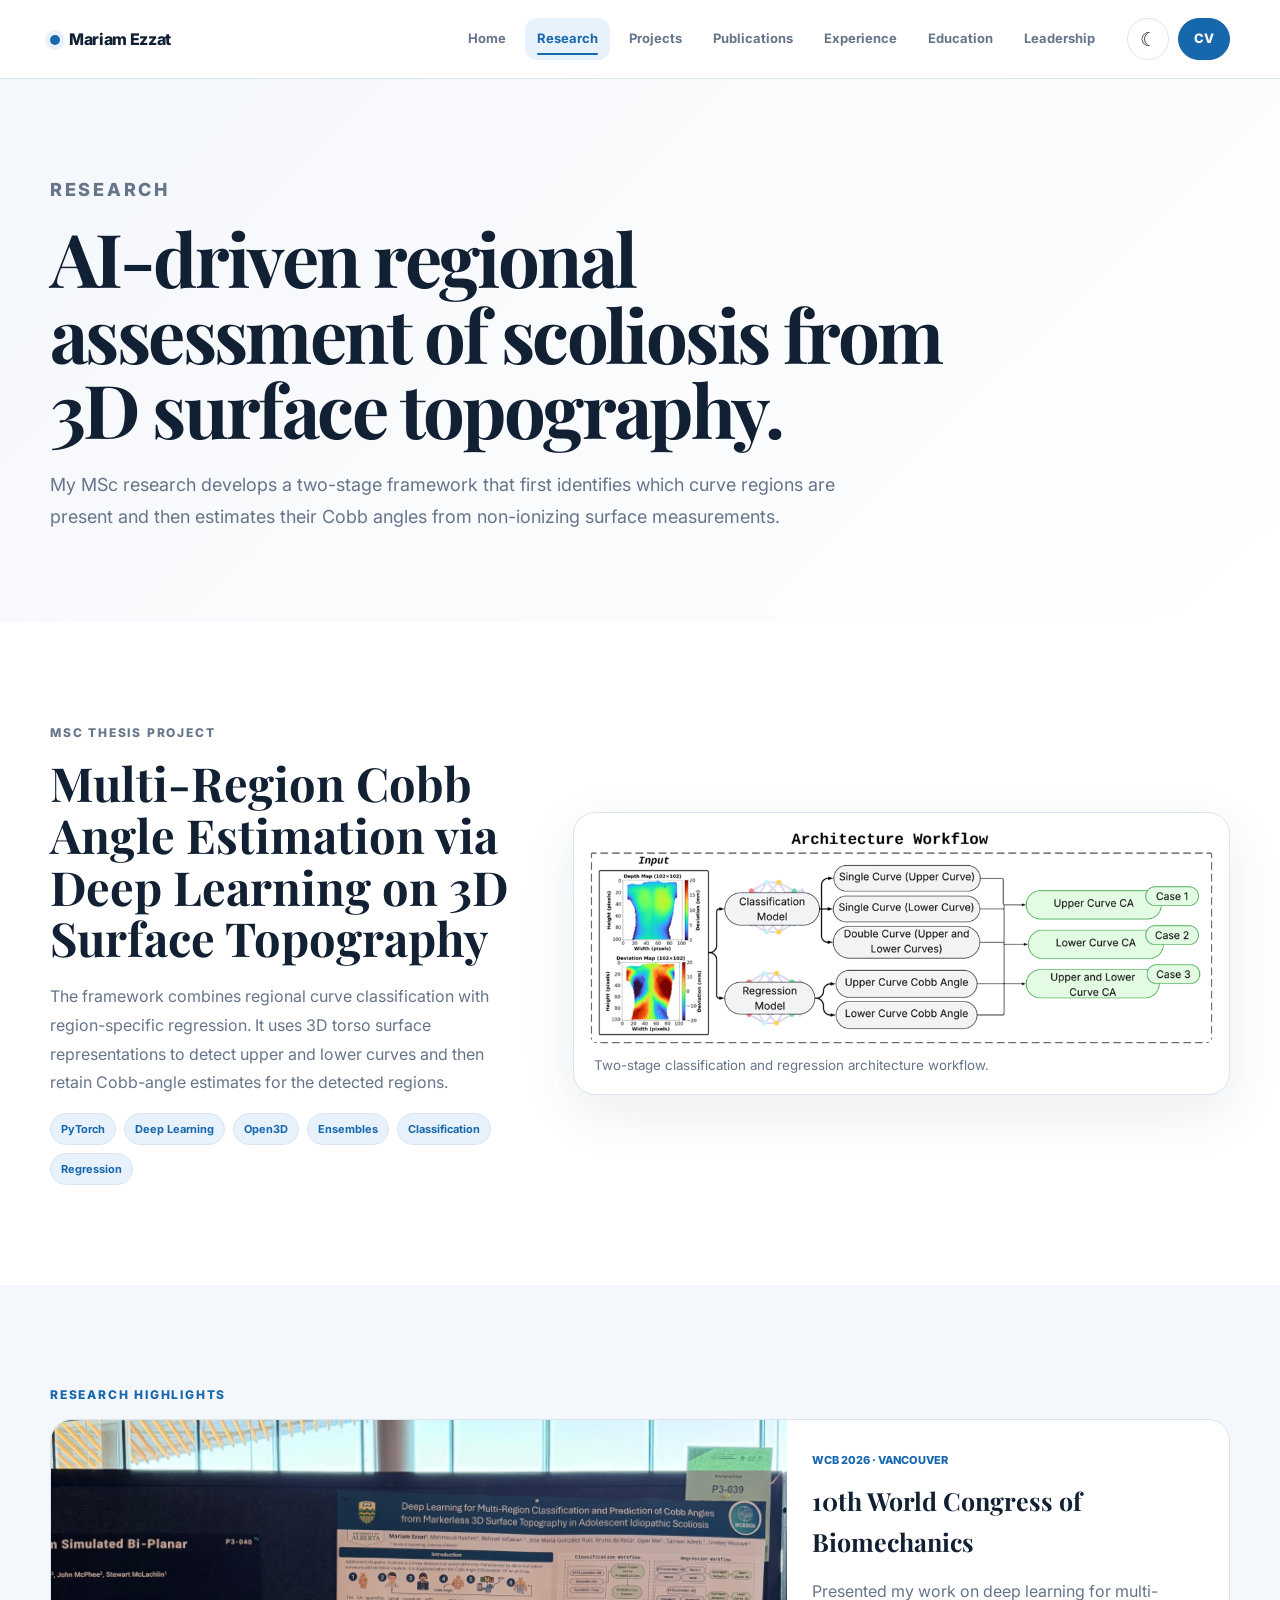
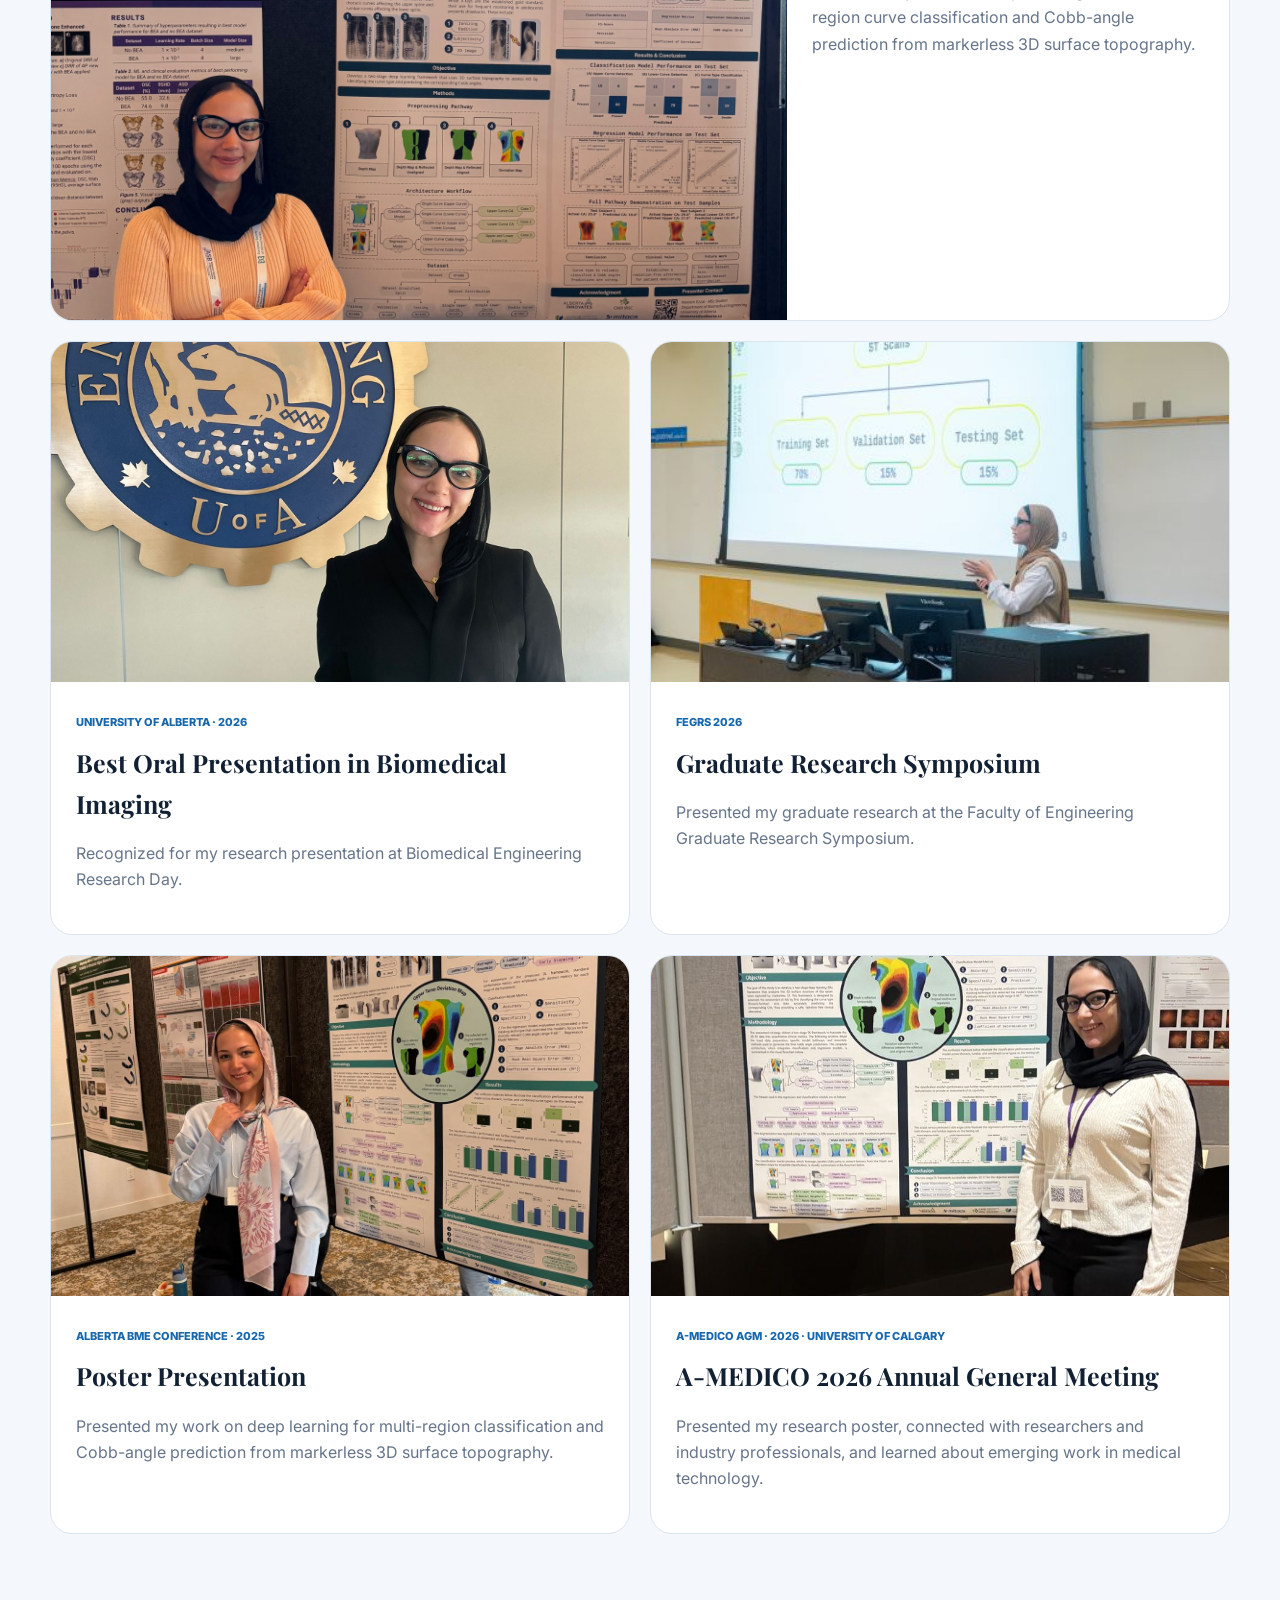
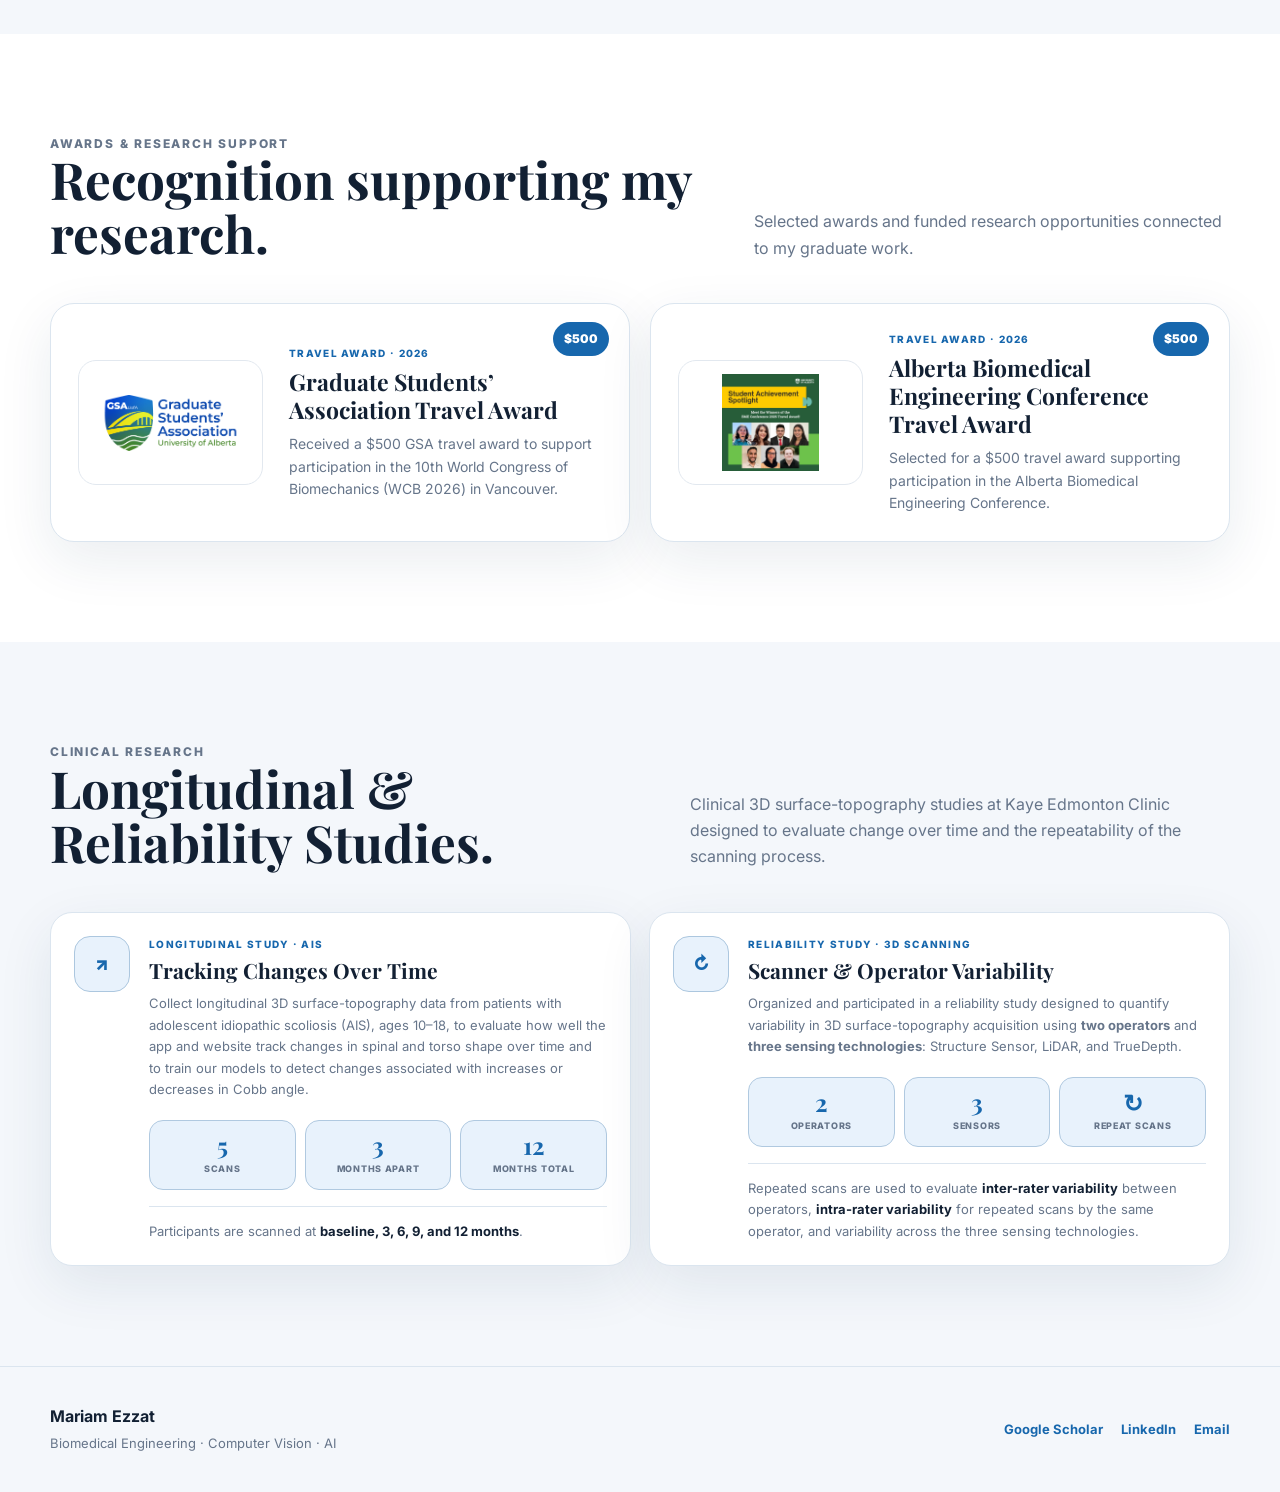
==== commit 282874ee: "Remove travel award entry from research gallery Removed the Alberta BME Conference Travel Award entr" ====
--- a/research.html
+++ b/research.html
@@ -55,7 +55,6 @@
    <article class="gallery-card wide"><img src="assets/wcb-2026.jpeg" alt="WCB 2026 poster presentation"><div><span>WCB 2026 · Vancouver</span><h3>10th World Congress of Biomechanics</h3><p>Presented my work on deep learning for multi-region curve classification and Cobb-angle prediction from markerless 3D surface topography.</p></div></article>
    <article class="gallery-card"><img src="assets/bme-research-day-2026.jpeg" alt="BME Research Day award"><div><span>University of Alberta · 2026</span><h3>Best Oral Presentation in Biomedical Imaging</h3><p>Recognized for my research presentation at Biomedical Engineering Research Day.</p></div></article>
    <article class="gallery-card"><img src="assets/fegrs-presenting-2026.png" alt="Presenting at FEGRS 2026"><div><span>FEGRS 2026</span><h3>Graduate Research Symposium</h3><p>Presented my graduate research at the Faculty of Engineering Graduate Research Symposium.</p></div></article>
-   <article class="gallery-card"><img src="assets/abbme-travel-award-2026.png" alt="Alberta BME travel award"><div><span>2026 · $500</span><h3>Alberta BME Conference Travel Award</h3><p>Selected as a recipient of a $500 travel award supporting participation in the Alberta Biomedical Engineering Conference.</p></div></article>
   <article class="gallery-card">
           <img src="assets/abbme-conference-2025.jpeg" alt="Mariam Ezzat presenting her research poster at the 2025 Alberta Biomedical Engineering Conference">
           <div><span>ALBERTA BME CONFERENCE · 2025</span><h3>Poster Presentation</h3><p>Presented my work on deep learning for multi-region classification and Cobb-angle prediction from markerless 3D surface topography.</p></div>
@@ -171,4 +170,4 @@
 <script src="script.js"></script>
 
 </body>
-</html>+</html>
